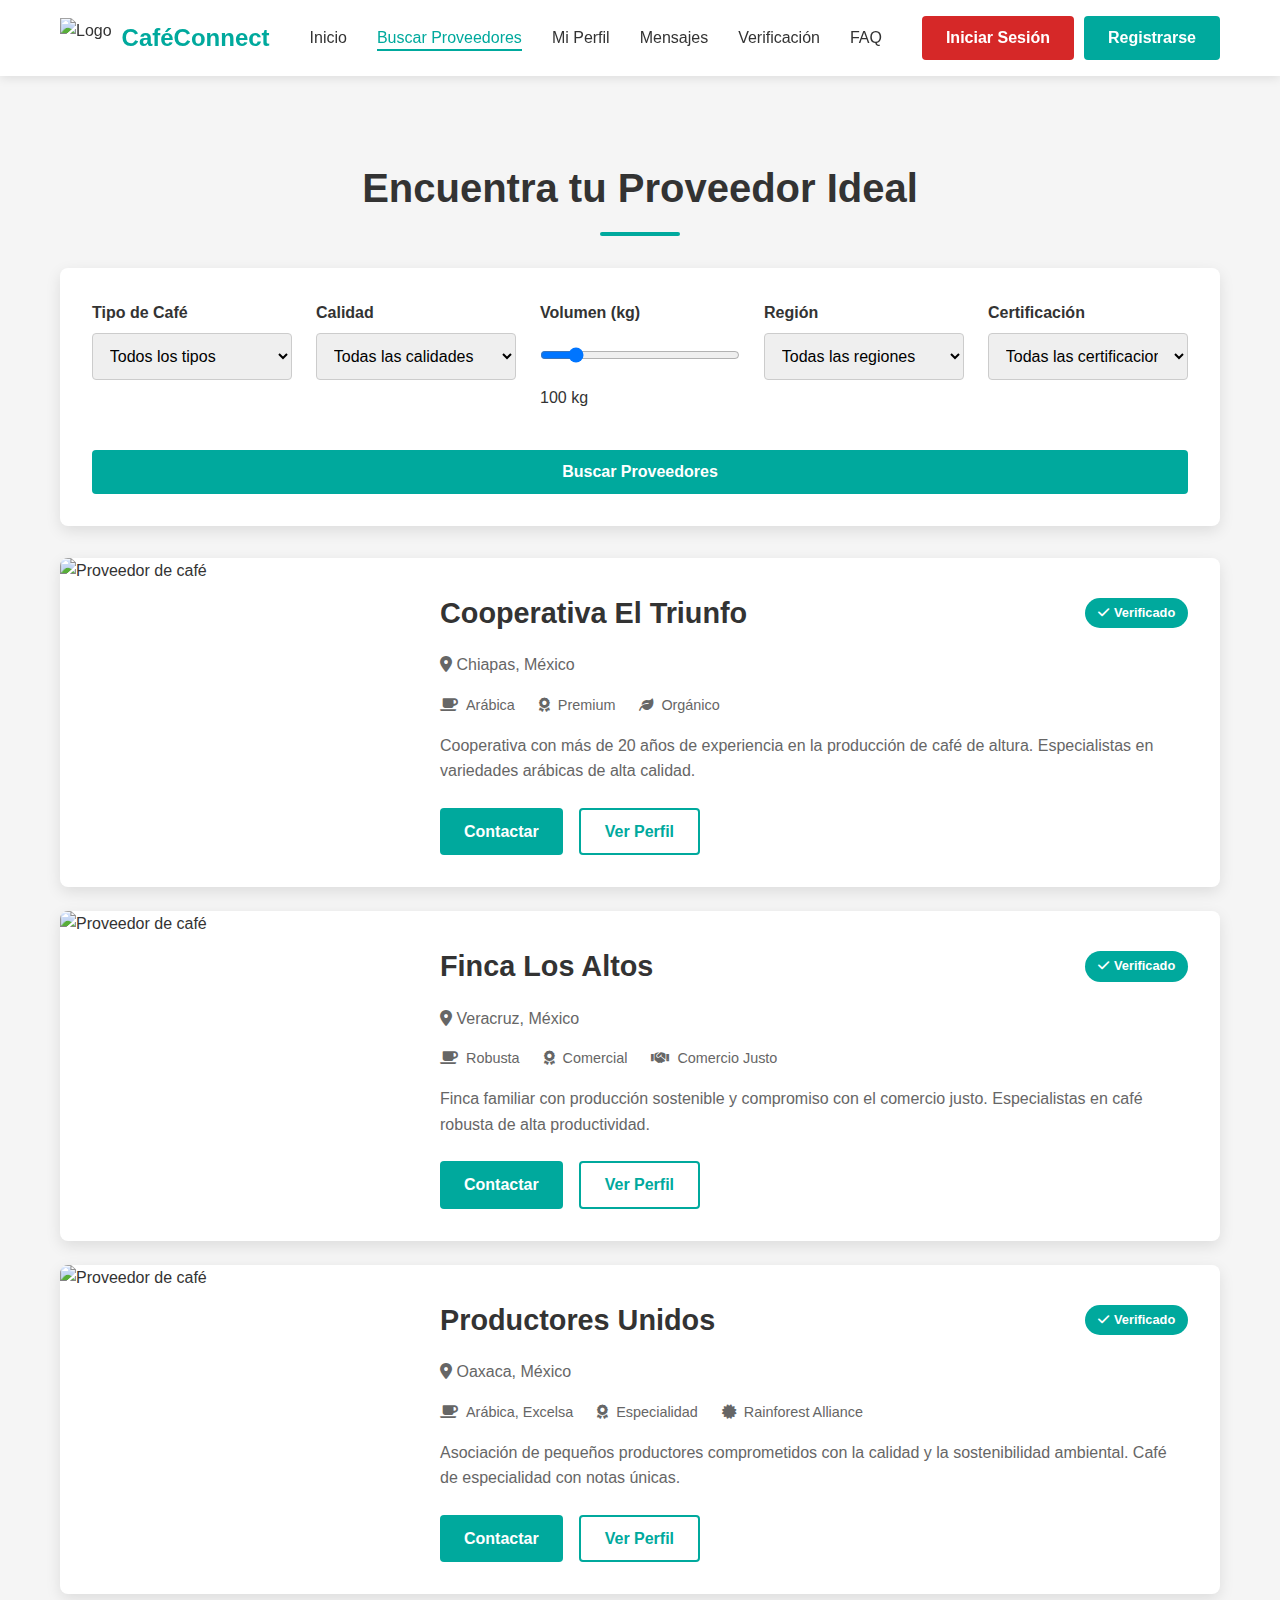
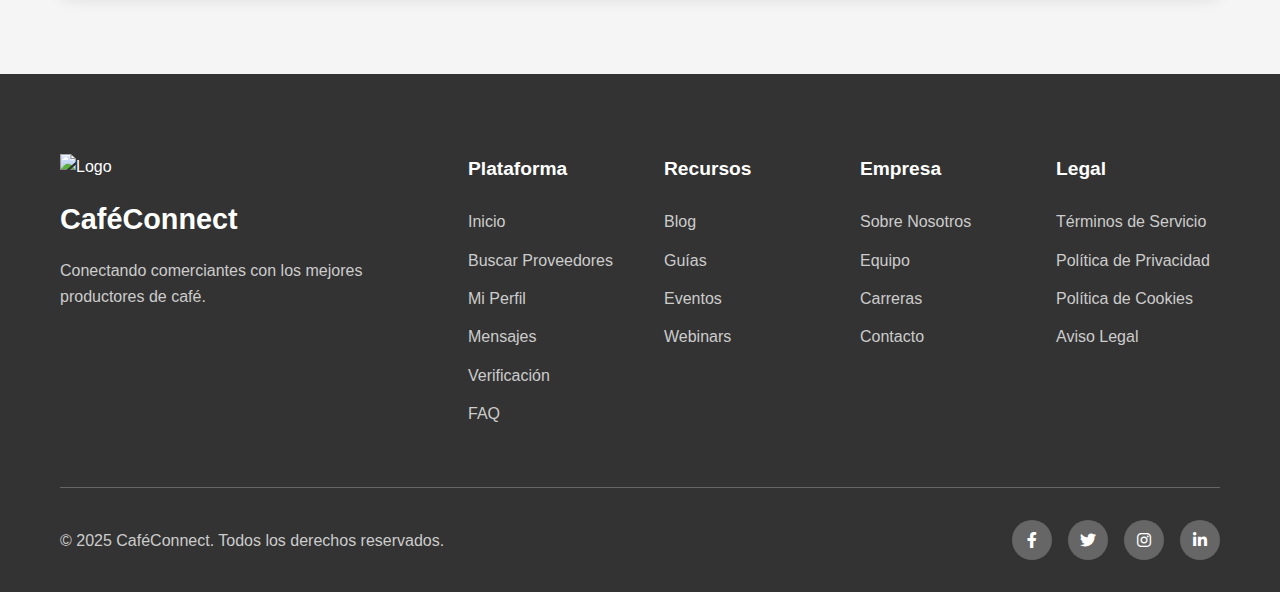
==== buscar.html @ 9d8a7d10 "first commit" ====
<!DOCTYPE html>
<html lang="es">
<head>
    <meta charset="UTF-8">
    <meta name="viewport" content="width=device-width, initial-scale=1.0">
    <title>Buscar Proveedores - CaféConnect</title>
    <link rel="stylesheet" href="styles.css">
    <link rel="stylesheet" href="https://cdnjs.cloudflare.com/ajax/libs/font-awesome/6.0.0-beta3/css/all.min.css">
</head>
<body>
    <!-- Header y Navegación -->
    <header>
        <div class="container">
            <div class="logo">
                <img src="https://hebbkx1anhila5yf.public.blob.vercel-storage.com/Captura%20desde%202025-03-27%2005-13-48-e2hTCeME7SE3XoLxy1UpQxqNRgWNa7.png" alt="Logo" class="logo-img">
                <h1>CaféConnect</h1>
            </div>
            <nav>
                <ul class="nav-links">
                    <li><a href="index.html">Inicio</a></li>
                    <li class="active"><a href="buscar.html">Buscar Proveedores</a></li>
                    <li><a href="perfil.html">Mi Perfil</a></li>
                    <li><a href="mensajes.html">Mensajes</a></li>
                    <li><a href="verificacion.html">Verificación</a></li>
                    <li><a href="faq.html">FAQ</a></li>
                </ul>
            </nav>
            <div class="auth-buttons">
                <button class="btn btn-secondary">Iniciar Sesión</button>
                <button class="btn btn-primary">Registrarse</button>
            </div>
            <div class="menu-toggle">
                <i class="fas fa-bars"></i>
            </div>
        </div>
    </header>

    <!-- Búsqueda de Proveedores -->
    <section id="buscar" class="search-section page-section">
        <div class="container">
            <h2 class="section-title">Encuentra tu Proveedor Ideal</h2>
            <div class="search-container">
                <div class="search-filters">
                    <div class="filter-group">
                        <label for="coffee-type">Tipo de Café</label>
                        <select id="coffee-type" class="filter-select">
                            <option value="">Todos los tipos</option>
                            <option value="arabica">Arábica</option>
                            <option value="robusta">Robusta</option>
                            <option value="liberica">Libérica</option>
                            <option value="excelsa">Excelsa</option>
                        </select>
                    </div>
                    <div class="filter-group">
                        <label for="quality">Calidad</label>
                        <select id="quality" class="filter-select">
                            <option value="">Todas las calidades</option>
                            <option value="premium">Premium</option>
                            <option value="specialty">Especialidad</option>
                            <option value="commercial">Comercial</option>
                        </select>
                    </div>
                    <div class="filter-group">
                        <label for="volume">Volumen (kg)</label>
                        <input type="range" id="volume" min="10" max="1000" step="10" value="100">
                        <span id="volume-value">100 kg</span>
                    </div>
                    <div class="filter-group">
                        <label for="region">Región</label>
                        <select id="region" class="filter-select">
                            <option value="">Todas las regiones</option>
                            <option value="chiapas">Chiapas</option>
                            <option value="veracruz">Veracruz</option>
                            <option value="oaxaca">Oaxaca</option>
                            <option value="puebla">Puebla</option>
                        </select>
                    </div>
                    <div class="filter-group">
                        <label for="certification">Certificación</label>
                        <select id="certification" class="filter-select">
                            <option value="">Todas las certificaciones</option>
                            <option value="organic">Orgánico</option>
                            <option value="fairtrade">Comercio Justo</option>
                            <option value="rainforest">Rainforest Alliance</option>
                        </select>
                    </div>
                    <button class="btn btn-primary search-btn">Buscar Proveedores</button>
                </div>
                <div class="search-results">
                    <div class="provider-card">
                        <div class="provider-image">
                            <img src="https://images.unsplash.com/photo-1591287083773-9a52e5e93fe9?ixlib=rb-1.2.1&auto=format&fit=crop&w=1350&q=80" alt="Proveedor de café">
                        </div>
                        <div class="provider-info">
                            <div class="provider-header">
                                <h3>Cooperativa El Triunfo</h3>
                                <span class="verification-badge">Verificado</span>
                            </div>
                            <p class="provider-location"><i class="fas fa-map-marker-alt"></i> Chiapas, México</p>
                            <div class="provider-details">
                                <span><i class="fas fa-coffee"></i> Arábica</span>
                                <span><i class="fas fa-award"></i> Premium</span>
                                <span><i class="fas fa-leaf"></i> Orgánico</span>
                            </div>
                            <p class="provider-description">Cooperativa con más de 20 años de experiencia en la producción de café de altura. Especialistas en variedades arábicas de alta calidad.</p>
                            <div class="provider-actions">
                                <button class="btn btn-primary">Contactar</button>
                                <button class="btn btn-outline">Ver Perfil</button>
                            </div>
                        </div>
                    </div>
                    <div class="provider-card">
                        <div class="provider-image">
                            <img src="https://images.unsplash.com/photo-1599639668273-c57372e7a82f?ixlib=rb-1.2.1&auto=format&fit=crop&w=1350&q=80" alt="Proveedor de café">
                        </div>
                        <div class="provider-info">
                            <div class="provider-header">
                                <h3>Finca Los Altos</h3>
                                <span class="verification-badge">Verificado</span>
                            </div>
                            <p class="provider-location"><i class="fas fa-map-marker-alt"></i> Veracruz, México</p>
                            <div class="provider-details">
                                <span><i class="fas fa-coffee"></i> Robusta</span>
                                <span><i class="fas fa-award"></i> Comercial</span>
                                <span><i class="fas fa-handshake"></i> Comercio Justo</span>
                            </div>
                            <p class="provider-description">Finca familiar con producción sostenible y compromiso con el comercio justo. Especialistas en café robusta de alta productividad.</p>
                            <div class="provider-actions">
                                <button class="btn btn-primary">Contactar</button>
                                <button class="btn btn-outline">Ver Perfil</button>
                            </div>
                        </div>
                    </div>
                    <div class="provider-card">
                        <div class="provider-image">
                            <img src="https://images.unsplash.com/photo-1611174797136-5d9f8d2b1f62?ixlib=rb-1.2.1&auto=format&fit=crop&w=1350&q=80" alt="Proveedor de café">
                        </div>
                        <div class="provider-info">
                            <div class="provider-header">
                                <h3>Productores Unidos</h3>
                                <span class="verification-badge">Verificado</span>
                            </div>
                            <p class="provider-location"><i class="fas fa-map-marker-alt"></i> Oaxaca, México</p>
                            <div class="provider-details">
                                <span><i class="fas fa-coffee"></i> Arábica, Excelsa</span>
                                <span><i class="fas fa-award"></i> Especialidad</span>
                                <span><i class="fas fa-certificate"></i> Rainforest Alliance</span>
                            </div>
                            <p class="provider-description">Asociación de pequeños productores comprometidos con la calidad y la sostenibilidad ambiental. Café de especialidad con notas únicas.</p>
                            <div class="provider-actions">
                                <button class="btn btn-primary">Contactar</button>
                                <button class="btn btn-outline">Ver Perfil</button>
                            </div>
                        </div>
                    </div>
                </div>
            </div>
        </div>
    </section>

    <!-- Footer -->
    <footer>
        <div class="container">
            <div class="footer-content">
                <div class="footer-logo">
                    <img src="https://hebbkx1anhila5yf.public.blob.vercel-storage.com/Captura%20desde%202025-03-27%2005-13-48-e2hTCeME7SE3XoLxy1UpQxqNRgWNa7.png" alt="Logo" class="logo-img">
                    <h2>CaféConnect</h2>
                    <p>Conectando comerciantes con los mejores productores de café.</p>
                </div>
                <div class="footer-links">
                    <div class="footer-column">
                        <h3>Plataforma</h3>
                        <ul>
                            <li><a href="index.html">Inicio</a></li>
                            <li><a href="buscar.html">Buscar Proveedores</a></li>
                            <li><a href="perfil.html">Mi Perfil</a></li>
                            <li><a href="mensajes.html">Mensajes</a></li>
                            <li><a href="verificacion.html">Verificación</a></li>
                            <li><a href="faq.html">FAQ</a></li>
                        </ul>
                    </div>
                    <div class="footer-column">
                        <h3>Recursos</h3>
                        <ul>
                            <li><a href="#">Blog</a></li>
                            <li><a href="#">Guías</a></li>
                            <li><a href="#">Eventos</a></li>
                            <li><a href="#">Webinars</a></li>
                        </ul>
                    </div>
                    <div class="footer-column">
                        <h3>Empresa</h3>
                        <ul>
                            <li><a href="#">Sobre Nosotros</a></li>
                            <li><a href="#">Equipo</a></li>
                            <li><a href="#">Carreras</a></li>
                            <li><a href="#">Contacto</a></li>
                        </ul>
                    </div>
                    <div class="footer-column">
                        <h3>Legal</h3>
                        <ul>
                            <li><a href="#">Términos de Servicio</a></li>
                            <li><a href="#">Política de Privacidad</a></li>
                            <li><a href="#">Política de Cookies</a></li>
                            <li><a href="#">Aviso Legal</a></li>
                        </ul>
                    </div>
                </div>
            </div>
            <div class="footer-bottom">
                <p>&copy; 2025 CaféConnect. Todos los derechos reservados.</p>
                <div class="social-links">
                    <a href="#"><i class="fab fa-facebook-f"></i></a>
                    <a href="#"><i class="fab fa-twitter"></i></a>
                    <a href="#"><i class="fab fa-instagram"></i></a>
                    <a href="#"><i class="fab fa-linkedin-in"></i></a>
                </div>
            </div>
        </div>
    </footer>

    <script src="script.js"></script>
</body>
</html>
---- styles.css ----
:root {
    --primary: #00A99D;
    --primary-dark: #008C82;
    --primary-light: #4DCCC3;
    --accent: #D62828;
    --accent-dark: #B01E1E;
    --accent-light: #E45858;
    --secondary: #E63E6D;
    --secondary-dark: #C92E59;
    --secondary-light: #F06E93;
    --gray-dark: #333333;
    --gray: #666666;
    --gray-light: #CCCCCC;
    --gray-lighter: #F5F5F5;
    --white: #FFFFFF;
    --black: #000000;
    --shadow: rgba(0, 0, 0, 0.1);
}

/* Reset y estilos base */
* {
    margin: 0;
    padding: 0;
    box-sizing: border-box;
}

body {
    font-family: 'Segoe UI', Tahoma, Geneva, Verdana, sans-serif;
    line-height: 1.6;
    color: var(--gray-dark);
    background-color: var(--white);
}

.container {
    width: 100%;
    max-width: 1200px;
    margin: 0 auto;
    padding: 0 20px;
}

a {
    text-decoration: none;
    color: var(--primary);
    transition: color 0.3s ease;
}

a:hover {
    color: var(--primary-dark);
}

ul {
    list-style: none;
}

img {
    max-width: 100%;
    height: auto;
}

.section-title {
    font-size: 2.5rem;
    text-align: center;
    margin-bottom: 2rem;
    color: var(--gray-dark);
    position: relative;
    padding-bottom: 1rem;
}

.section-title::after {
    content: '';
    position: absolute;
    bottom: 0;
    left: 50%;
    transform: translateX(-50%);
    width: 80px;
    height: 4px;
    background-color: var(--primary);
    border-radius: 2px;
}

/* Botones */
.btn {
    display: inline-block;
    padding: 0.8rem 1.5rem;
    border-radius: 4px;
    font-weight: 600;
    text-align: center;
    cursor: pointer;
    transition: all 0.3s ease;
    border: none;
    font-size: 1rem;
}

.btn-primary {
    background-color: var(--primary);
    color: var(--white);
}

.btn-primary:hover {
    background-color: var(--primary-dark);
    color: var(--white);
}

.btn-secondary {
    background-color: var(--accent);
    color: var(--white);
}

.btn-secondary:hover {
    background-color: var(--accent-dark);
    color: var(--white);
}

.btn-outline {
    background-color: transparent;
    border: 2px solid var(--primary);
    color: var(--primary);
}

.btn-outline:hover {
    background-color: var(--primary);
    color: var(--white);
}

.btn-text {
    background-color: transparent;
    color: var(--primary);
    padding: 0.8rem 0;
}

.btn-text:hover {
    color: var(--primary-dark);
    text-decoration: underline;
}

.btn-large {
    padding: 1rem 2rem;
    font-size: 1.1rem;
}

.btn-icon {
    background-color: transparent;
    border: none;
    color: var(--gray);
    font-size: 1.2rem;
    cursor: pointer;
    transition: color 0.3s ease;
}

.btn-icon:hover {
    color: var(--primary);
}

/* Header y Navegación */
header {
    background-color: var(--white);
    box-shadow: 0 2px 10px var(--shadow);
    position: sticky;
    top: 0;
    z-index: 1000;
    padding: 1rem 0;
}

header .container {
    display: flex;
    justify-content: space-between;
    align-items: center;
}

.logo {
    display: flex;
    align-items: center;
}

.logo-img {
    height: 40px;
    margin-right: 10px;
}

.logo h1 {
    font-size: 1.5rem;
    color: var(--primary);
    font-weight: 700;
}

.nav-links {
    display: flex;
}

.nav-links li {
    margin: 0 15px;
}

.nav-links a {
    color: var(--gray-dark);
    font-weight: 500;
    position: relative;
}

.nav-links a::after {
    content: '';
    position: absolute;
    bottom: -5px;
    left: 0;
    width: 0;
    height: 2px;
    background-color: var(--primary);
    transition: width 0.3s ease;
}

.nav-links a:hover {
    color: var(--primary);
}

.nav-links a:hover::after, .nav-links li.active a::after {
    width: 100%;
}

.nav-links li.active a {
    color: var(--primary);
}

.auth-buttons {
    display: flex;
    gap: 10px;
}

.menu-toggle {
    display: none;
    font-size: 1.5rem;
    cursor: pointer;
    color: var(--gray-dark);
}

/* Secciones de página */
.page-section {
    padding: 5rem 0;
    min-height: calc(100vh - 80px - 400px); /* Altura mínima para que ocupe la pantalla menos header y footer */
}

/* Hero Section */
.hero {
    padding: 5rem 0;
    background-color: var(--gray-lighter);
}

.hero .container {
    display: flex;
    align-items: center;
    gap: 2rem;
}

.hero-content {
    flex: 1;
}

.hero-content h1 {
    font-size: 2.8rem;
    margin-bottom: 1.5rem;
    color: var(--gray-dark);
    line-height: 1.2;
}

.hero-content p {
    font-size: 1.2rem;
    margin-bottom: 2rem;
    color: var(--gray);
}

.hero-buttons {
    display: flex;
    gap: 1rem;
}

.hero-image {
    flex: 1;
}

.hero-image img {
    border-radius: 10px;
    box-shadow: 0 10px 30px var(--shadow);
}

/* Características */
.features {
    padding: 5rem 0;
    background-color: var(--white);
}

.features-grid {
    display: grid;
    grid-template-columns: repeat(auto-fit, minmax(300px, 1fr));
    gap: 2rem;
}

.feature-card {
    background-color: var(--white);
    border-radius: 8px;
    padding: 2rem;
    box-shadow: 0 5px 15px var(--shadow);
    transition: transform 0.3s ease, box-shadow 0.3s ease;
}

.feature-card:hover {
    transform: translateY(-10px);
    box-shadow: 0 15px 30px var(--shadow);
}

.feature-icon {
    font-size: 2.5rem;
    color: var(--primary);
    margin-bottom: 1.5rem;
}

.feature-card h3 {
    font-size: 1.5rem;
    margin-bottom: 1rem;
    color: var(--gray-dark);
}

.feature-card p {
    color: var(--gray);
}

/* Búsqueda de Proveedores */
.search-section {
    padding: 5rem 0;
    background-color: var(--gray-lighter);
}

.search-container {
    display: flex;
    flex-direction: column;
    gap: 2rem;
}

.search-filters {
    background-color: var(--white);
    border-radius: 8px;
    padding: 2rem;
    box-shadow: 0 5px 15px var(--shadow);
    display: grid;
    grid-template-columns: repeat(auto-fit, minmax(200px, 1fr));
    gap: 1.5rem;
}

.filter-group {
    display: flex;
    flex-direction: column;
    gap: 0.5rem;
}

.filter-group label {
    font-weight: 600;
    color: var(--gray-dark);
}

.filter-select, .filter-group input[type="range"] {
    padding: 0.8rem;
    border: 1px solid var(--gray-light);
    border-radius: 4px;
    font-size: 1rem;
}

.search-btn {
    grid-column: 1 / -1;
    margin-top: 1rem;
}

.search-results {
    display: flex;
    flex-direction: column;
    gap: 1.5rem;
}

.provider-card {
    background-color: var(--white);
    border-radius: 8px;
    overflow: hidden;
    box-shadow: 0 5px 15px var(--shadow);
    display: flex;
}

.provider-image {
    width: 30%;
    min-height: 250px;
}

.provider-image img {
    width: 100%;
    height: 100%;
    object-fit: cover;
}

.provider-info {
    padding: 2rem;
    flex: 1;
}

.provider-header {
    display: flex;
    justify-content: space-between;
    align-items: center;
    margin-bottom: 1rem;
}

.provider-header h3 {
    font-size: 1.8rem;
    color: var(--gray-dark);
}

.verification-badge {
    background-color: var(--primary);
    color: var(--white);
    padding: 0.3rem 0.8rem;
    border-radius: 20px;
    font-size: 0.8rem;
    font-weight: 600;
    display: flex;
    align-items: center;
    gap: 0.3rem;
}

.verification-badge::before {
    content: '\f00c';
    font-family: 'Font Awesome 5 Free';
    font-weight: 900;
}

.provider-location {
    color: var(--gray);
    margin-bottom: 1rem;
}

.provider-details {
    display: flex;
    gap: 1.5rem;
    margin-bottom: 1rem;
}

.provider-details span {
    display: flex;
    align-items: center;
    gap: 0.5rem;
    color: var(--gray);
    font-size: 0.9rem;
}

.provider-description {
    margin-bottom: 1.5rem;
    color: var(--gray);
}

.provider-actions {
    display: flex;
    gap: 1rem;
}

/* Perfil y Gestión */
.profile-section {
    padding: 5rem 0;
    background-color: var(--white);
}

.profile-container {
    display: flex;
    gap: 2rem;
    background-color: var(--white);
    border-radius: 8px;
    box-shadow: 0 5px 15px var(--shadow);
    overflow: hidden;
}

.profile-sidebar {
    width: 300px;
    background-color: var(--gray-lighter);
    padding: 2rem;
    display: flex;
    flex-direction: column;
    align-items: center;
}

.profile-avatar {
    position: relative;
    width: 150px;
    height: 150px;
    border-radius: 50%;
    overflow: hidden;
    margin-bottom: 1.5rem;
    box-shadow: 0 5px 15px var(--shadow);
}

.profile-avatar img {
    width: 100%;
    height: 100%;
    object-fit: cover;
}

.edit-avatar-btn {
    position: absolute;
    bottom: 10px;
    right: 10px;
    background-color: var(--white);
    color: var(--primary);
    width: 40px;
    height: 40px;
    border-radius: 50%;
    display: flex;
    align-items: center;
    justify-content: center;
    border: none;
    cursor: pointer;
    box-shadow: 0 2px 5px var(--shadow);
    transition: all 0.3s ease;
}

.edit-avatar-btn:hover {
    background-color: var(--primary);
    color: var(--white);
}

.profile-name {
    font-size: 1.5rem;
    margin-bottom: 0.5rem;
    color: var(--gray-dark);
}

.profile-type {
    color: var(--primary);
    font-weight: 600;
    margin-bottom: 2rem;
}

.profile-menu {
    width: 100%;
}

.profile-menu li {
    margin-bottom: 0.5rem;
}

.profile-menu a {
    display: flex;
    align-items: center;
    gap: 0.8rem;
    padding: 1rem;
    border-radius: 4px;
    color: var(--gray);
    transition: all 0.3s ease;
}

.profile-menu a:hover, .profile-menu li.active a {
    background-color: var(--primary);
    color: var(--white);
}

.profile-content {
    flex: 1;
    padding: 2rem;
}

.profile-tab {
    display: none;
}

.profile-tab.active {
    display: block;
}

.profile-tab h3 {
    font-size: 1.8rem;
    margin-bottom: 1.5rem;
    color: var(--gray-dark);
}

.profile-form {
    display: flex;
    flex-direction: column;
    gap: 1.5rem;
}

.form-group {
    display: flex;
    flex-direction: column;
    gap: 0.5rem;
}

.form-group label {
    font-weight: 600;
    color: var(--gray-dark);
}

.form-group input, .form-group select, .form-group textarea {
    padding: 0.8rem;
    border: 1px solid var(--gray-light);
    border-radius: 4px;
    font-size: 1rem;
}

.form-row {
    display: flex;
    gap: 1.5rem;
}

.form-row .form-group {
    flex: 1;
}

.checkbox-group {
    display: flex;
    flex-wrap: wrap;
    gap: 1rem;
}

.checkbox-label {
    display: flex;
    align-items: center;
    gap: 0.5rem;
    cursor: pointer;
}

.form-actions {
    margin-top: 1rem;
}

/* Sistema de Mensajería */
.messaging-section {
    padding: 5rem 0;
    background-color: var(--gray-lighter);
}

.messaging-container {
    display: flex;
    background-color: var(--white);
    border-radius: 8px;
    box-shadow: 0 5px 15px var(--shadow);
    overflow: hidden;
    height: 600px;
}

.contacts-sidebar {
    width: 350px;
    border-right: 1px solid var(--gray-light);
    display: flex;
    flex-direction: column;
}

.contacts-search {
    padding: 1rem;
    border-bottom: 1px solid var(--gray-light);
    position: relative;
}

.contacts-search input {
    width: 100%;
    padding: 0.8rem 2.5rem 0.8rem 1rem;
    border: 1px solid var(--gray-light);
    border-radius: 20px;
    font-size: 1rem;
}

.contacts-search i {
    position: absolute;
    right: 2rem;
    top: 50%;
    transform: translateY(-50%);
    color: var(--gray);
}

.contacts-list {
    flex: 1;
    overflow-y: auto;
}

.contact-item {
    display: flex;
    align-items: center;
    padding: 1rem;
    border-bottom: 1px solid var(--gray-light);
    cursor: pointer;
    transition: background-color 0.3s ease;
}

.contact-item:hover, .contact-item.active {
    background-color: var(--gray-lighter);
}

.contact-avatar {
    width: 50px;
    height: 50px;
    border-radius: 50%;
    overflow: hidden;
    margin-right: 1rem;
}

.contact-avatar img {
    width: 100%;
    height: 100%;
    object-fit: cover;
}

.contact-info {
    flex: 1;
}

.contact-info h4 {
    font-size: 1rem;
    margin-bottom: 0.3rem;
    color: var(--gray-dark);
}

.contact-info p {
    font-size: 0.9rem;
    color: var(--gray);
    white-space: nowrap;
    overflow: hidden;
    text-overflow: ellipsis;
    max-width: 180px;
}

.contact-meta {
    display: flex;
    flex-direction: column;
    align-items: flex-end;
    gap: 0.5rem;
}

.contact-time {
    font-size: 0.8rem;
    color: var(--gray);
}

.contact-unread {
    background-color: var(--primary);
    color: var(--white);
    width: 20px;
    height: 20px;
    border-radius: 50%;
    display: flex;
    align-items: center;
    justify-content: center;
    font-size: 0.8rem;
}

.chat-container {
    flex: 1;
    display: flex;
    flex-direction: column;
}

.chat-header {
    padding: 1rem;
    border-bottom: 1px solid var(--gray-light);
    display: flex;
    justify-content: space-between;
    align-items: center;
}

.chat-contact {
    display: flex;
    align-items: center;
}

.chat-contact .contact-avatar {
    margin-right: 1rem;
}

.chat-contact .contact-info h4 {
    font-size: 1.2rem;
}

.chat-contact .contact-info p {
    display: flex;
    align-items: center;
    gap: 0.5rem;
}

.online {
    color: #4CAF50;
}

.chat-actions {
    display: flex;
    gap: 1rem;
}

.chat-messages {
    flex: 1;
    padding: 1rem;
    overflow-y: auto;
    display: flex;
    flex-direction: column;
    gap: 1rem;
}

.message-date {
    text-align: center;
    margin: 1rem 0;
}

.message-date span {
    background-color: var(--gray-lighter);
    padding: 0.5rem 1rem;
    border-radius: 20px;
    font-size: 0.8rem;
    color: var(--gray);
}

.message {
    display: flex;
    flex-direction: column;
    max-width: 70%;
}

.message.sent {
    align-self: flex-end;
}

.message.received {
    align-self: flex-start;
}

.message-content {
    padding: 1rem;
    border-radius: 8px;
    position: relative;
}

.message.sent .message-content {
    background-color: var(--primary);
    color: var(--white);
    border-top-right-radius: 0;
}

.message.received .message-content {
    background-color: var(--gray-lighter);
    color: var(--gray-dark);
    border-top-left-radius: 0;
}

.message-time {
    font-size: 0.8rem;
    color: var(--gray);
    align-self: flex-end;
    margin-top: 0.3rem;
}

.chat-input {
    padding: 1rem;
    border-top: 1px solid var(--gray-light);
    display: flex;
    align-items: center;
    gap: 1rem;
}

.chat-input input {
    flex: 1;
    padding: 0.8rem;
    border: 1px solid var(--gray-light);
    border-radius: 20px;
    font-size: 1rem;
}

.send-btn {
    color: var(--primary);
}

/* Proceso de Verificación */
.verification-section {
    padding: 5rem 0;
    background-color: var(--white);
}

.verification-container {
    display: flex;
    gap: 2rem;
}

.verification-steps {
    width: 40%;
}

.step {
    display: flex;
    margin-bottom: 2rem;
    position: relative;
}

.step:not(:last-child)::after {
    content: '';
    position: absolute;
    top: 40px;
    left: 20px;
    width: 2px;
    height: calc(100% - 20px);
    background-color: var(--gray-light);
}

.step.completed:not(:last-child)::after {
    background-color: var(--primary);
}

.step-number {
    width: 40px;
    height: 40px;
    border-radius: 50%;
    background-color: var(--gray-light);
    color: var(--white);
    display: flex;
    align-items: center;
    justify-content: center;
    font-weight: 600;
    margin-right: 1rem;
    z-index: 1;
}

.step.completed .step-number, .step.active .step-number {
    background-color: var(--primary);
}

.step-content {
    flex: 1;
}

.step-content h3 {
    font-size: 1.2rem;
    margin-bottom: 0.5rem;
    color: var(--gray-dark);
}

.step-content p {
    color: var(--gray);
    font-size: 0.9rem;
}

.step-status {
    display: flex;
    align-items: center;
    gap: 0.5rem;
    color: var(--gray);
    font-size: 0.9rem;
}

.step.completed .step-status {
    color: var(--primary);
}

.step.active .step-status {
    color: var(--accent);
}

.verification-content {
    flex: 1;
}

.verification-card {
    background-color: var(--white);
    border-radius: 8px;
    padding: 2rem;
    box-shadow: 0 5px 15px var(--shadow);
}

.verification-card h3 {
    font-size: 1.8rem;
    margin-bottom: 1rem;
    color: var(--gray-dark);
}

.verification-card p {
    color: var(--gray);
    margin-bottom: 2rem;
}

.verification-options {
    display: flex;
    gap: 2rem;
    margin-bottom: 2rem;
}

.option-card {
    flex: 1;
    background-color: var(--gray-lighter);
    border-radius: 8px;
    padding: 2rem;
    text-align: center;
    transition: transform 0.3s ease;
}

.option-card:hover {
    transform: translateY(-10px);
}

.option-icon {
    font-size: 2.5rem;
    color: var(--primary);
    margin-bottom: 1.5rem;
}

.option-card h4 {
    font-size: 1.2rem;
    margin-bottom: 1rem;
    color: var(--gray-dark);
}

.option-card p {
    color: var(--gray);
    margin-bottom: 1.5rem;
}

.verification-actions {
    display: flex;
    flex-direction: column;
    gap: 1rem;
    align-items: center;
}

/* Testimonios */
.testimonials {
    padding: 5rem 0;
    background-color: var(--gray-lighter);
}

.testimonials-slider {
    display: flex;
    gap: 2rem;
    overflow-x: auto;
    padding: 1rem 0;
    scrollbar-width: none;
}

.testimonials-slider::-webkit-scrollbar {
    display: none;
}

.testimonial-card {
    background-color: var(--white);
    border-radius: 8px;
    padding: 2rem;
    box-shadow: 0 5px 15px var(--shadow);
    min-width: 350px;
    flex: 1;
}

.testimonial-content {
    margin-bottom: 2rem;
}

.testimonial-content p {
    color: var(--gray);
    font-style: italic;
    position: relative;
    padding: 0 1.5rem;
}

.testimonial-content p::before, .testimonial-content p::after {
    content: '"';
    font-size: 2rem;
    color: var(--primary);
    position: absolute;
}

.testimonial-content p::before {
    left: 0;
    top: -10px;
}

.testimonial-content p::after {
    right: 0;
    bottom: -20px;
}

.testimonial-author {
    display: flex;
    align-items: center;
}

.testimonial-author img {
    width: 60px;
    height: 60px;
    border-radius: 50%;
    margin-right: 1rem;
    object-fit: cover;
}

.author-info h4 {
    font-size: 1.1rem;
    margin-bottom: 0.3rem;
    color: var(--gray-dark);
}

.author-info p {
    color: var(--gray);
    font-size: 0.9rem;
}

.testimonial-dots {
    display: flex;
    justify-content: center;
    gap: 0.5rem;
    margin-top: 2rem;
}

.dot {
    width: 12px;
    height: 12px;
    border-radius: 50%;
    background-color: var(--gray-light);
    cursor: pointer;
    transition: background-color 0.3s ease;
}

.dot.active {
    background-color: var(--primary);
}

/* Preguntas Frecuentes */
.faq-section {
    padding: 5rem 0;
    background-color: var(--white);
}

.faq-container {
    max-width: 800px;
    margin: 0 auto;
}

.faq-item {
    border-bottom: 1px solid var(--gray-light);
    margin-bottom: 1rem;
}

.faq-question {
    padding: 1.5rem 0;
    display: flex;
    justify-content: space-between;
    align-items: center;
    cursor: pointer;
}

.faq-question h3 {
    font-size: 1.2rem;
    color: var(--gray-dark);
}

.faq-question i {
    color: var(--primary);
    transition: transform 0.3s ease;
}

.faq-item.active .faq-question i {
    transform: rotate(180deg);
}

.faq-answer {
    padding: 0 0 1.5rem;
    display: none;
}

.faq-item.active .faq-answer {
    display: block;
}

.faq-answer p {
    color: var(--gray);
}

/* Footer */
footer {
    background-color: var(--gray-dark);
    color: var(--white);
    padding: 5rem 0 2rem;
}

.footer-content {
    display: flex;
    flex-wrap: wrap;
    gap: 2rem;
    margin-bottom: 3rem;
}

.footer-logo {
    flex: 1;
    min-width: 300px;
}

.footer-logo .logo-img {
    height: 50px;
    margin-bottom: 1rem;
}

.footer-logo h2 {
    font-size: 1.8rem;
    margin-bottom: 1rem;
    color: var(--white);
}

.footer-logo p {
    color: var(--gray-light);
}

.footer-links {
    flex: 2;
    display: flex;
    flex-wrap: wrap;
    gap: 2rem;
}

.footer-column {
    flex: 1;
    min-width: 150px;
}

.footer-column h3 {
    font-size: 1.2rem;
    margin-bottom: 1.5rem;
    color: var(--white);
}

.footer-column ul li {
    margin-bottom: 0.8rem;
}

.footer-column ul li a {
    color: var(--gray-light);
    transition: color 0.3s ease;
}

.footer-column ul li a:hover {
    color: var(--primary);
}

.footer-bottom {
    display: flex;
    justify-content: space-between;
    align-items: center;
    padding-top: 2rem;
    border-top: 1px solid var(--gray);
}

.footer-bottom p {
    color: var(--gray-light);
}

.social-links {
    display: flex;
    gap: 1rem;
}

.social-links a {
    width: 40px;
    height: 40px;
    border-radius: 50%;
    background-color: var(--gray);
    display: flex;
    align-items: center;
    justify-content: center;
    color: var(--white);
    transition: all 0.3s ease;
}

.social-links a:hover {
    background-color: var(--primary);
    transform: translateY(-5px);
}

/* Responsive Design */
@media (max-width: 1024px) {
    .hero-content h1 {
        font-size: 2.2rem;
    }
    
    .profile-container {
        flex-direction: column;
    }
    
    .profile-sidebar {
        width: 100%;
    }
    
    .verification-container {
        flex-direction: column;
    }
    
    .verification-steps {
        width: 100%;
    }
}

@media (max-width: 768px) {
    .menu-toggle {
        display: block;
    }
    
    .nav-links, .auth-buttons {
        display: none;
    }
    
    .hero .container {
        flex-direction: column;
    }
    
    .hero-content {
        text-align: center;
    }
    
    .hero-buttons {
        justify-content: center;
    }
    
    .provider-card {
        flex-direction: column;
    }
    
    .provider-image {
        width: 100%;
    }
    
    .messaging-container {
        flex-direction: column;
        height: auto;
    }
    
    .contacts-sidebar {
        width: 100%;
        height: 300px;
    }
    
    .chat-container {
        height: 500px;
    }
    
    .verification-options {
        flex-direction: column;
    }
    
    .footer-content {
        flex-direction: column;
    }
}

@media (max-width: 480px) {
    .section-title {
        font-size: 2rem;
    }
    
    .hero-content h1 {
        font-size: 1.8rem;
    }
    
    .feature-card {
        padding: 1.5rem;
    }
    
    .form-row {
        flex-direction: column;
    }
    
    .footer-bottom {
        flex-direction: column;
        gap: 1rem;
    }
}
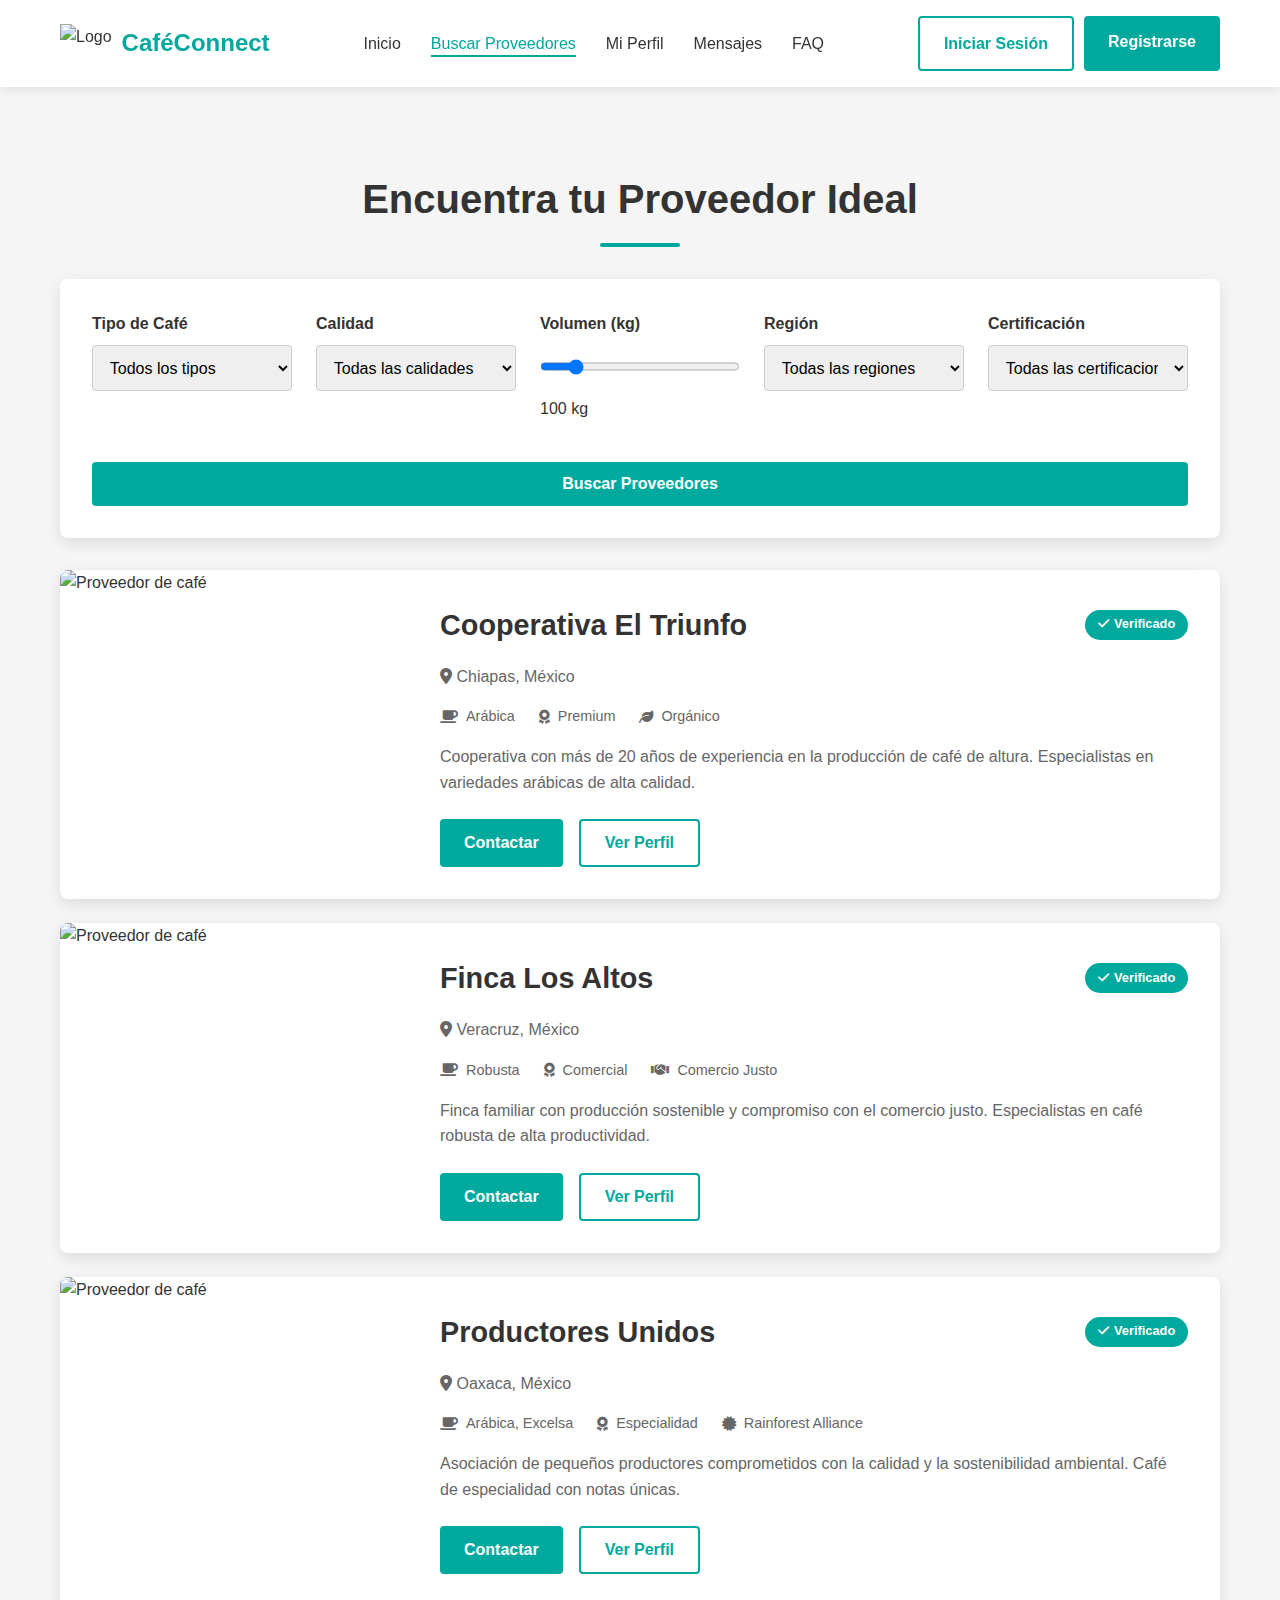
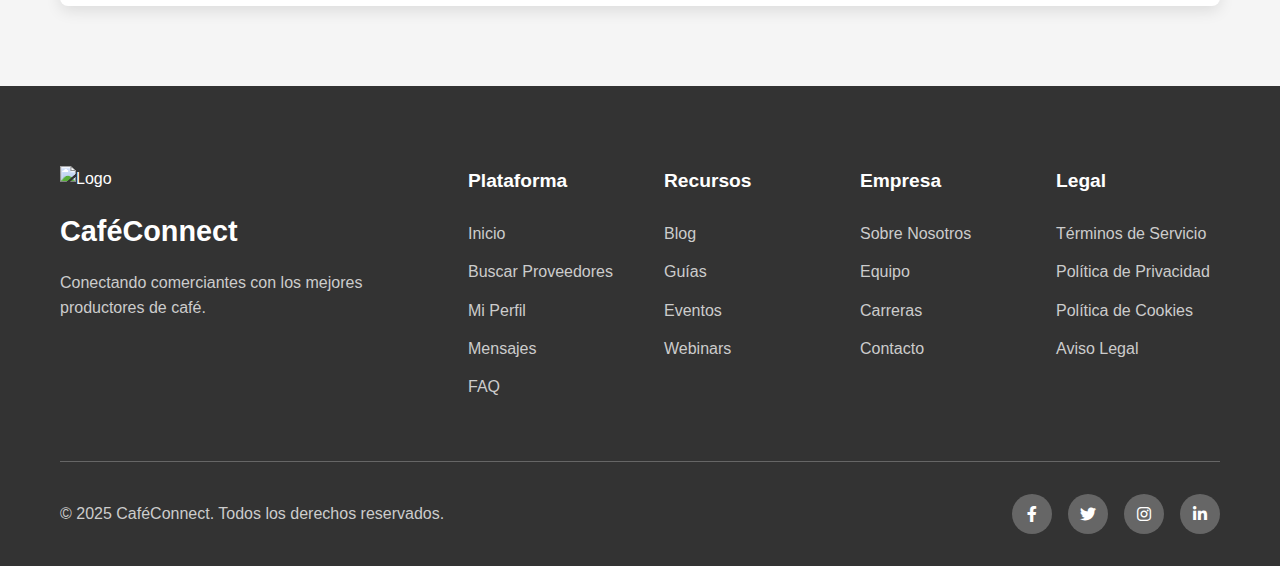
==== commit 3bb90e38: "[ADD] login & register" ====
--- a/buscar.html
+++ b/buscar.html
@@ -21,13 +21,13 @@
                     <li class="active"><a href="buscar.html">Buscar Proveedores</a></li>
                     <li><a href="perfil.html">Mi Perfil</a></li>
                     <li><a href="mensajes.html">Mensajes</a></li>
-                    <li><a href="verificacion.html">Verificación</a></li>
+                    <!-- <li><a href="verificacion.html">Verificación</a></li> -->
                     <li><a href="faq.html">FAQ</a></li>
                 </ul>
             </nav>
             <div class="auth-buttons">
-                <button class="btn btn-secondary">Iniciar Sesión</button>
-                <button class="btn btn-primary">Registrarse</button>
+                <a href="login.html" class="btn btn-outline">Iniciar Sesión</a>
+                <a href="register.html" class="btn btn-primary">Registrarse</a>
             </div>
             <div class="menu-toggle">
                 <i class="fas fa-bars"></i>
@@ -175,7 +175,7 @@
                             <li><a href="buscar.html">Buscar Proveedores</a></li>
                             <li><a href="perfil.html">Mi Perfil</a></li>
                             <li><a href="mensajes.html">Mensajes</a></li>
-                            <li><a href="verificacion.html">Verificación</a></li>
+                            <!-- <li><a href="verificacion.html">Verificación</a></li> -->
                             <li><a href="faq.html">FAQ</a></li>
                         </ul>
                     </div>
--- a/styles.css
+++ b/styles.css
@@ -1359,4 +1359,435 @@
         flex-direction: column;
         gap: 1rem;
     }
+}
+
+/* Alerta personalizada */
+.custom-alert-overlay {
+    position: fixed;
+    top: 0;
+    left: 0;
+    width: 100%;
+    height: 100%;
+    background-color: rgba(0, 0, 0, 0.5);
+    display: flex;
+    justify-content: center;
+    align-items: center;
+    z-index: 9999;
+    opacity: 0;
+    visibility: hidden;
+    transition: opacity 0.3s ease, visibility 0.3s ease;
+}
+
+.custom-alert-overlay.active {
+    opacity: 1;
+    visibility: visible;
+}
+
+.custom-alert {
+    background-color: var(--white);
+    border-radius: 8px;
+    box-shadow: 0 5px 15px var(--shadow);
+    padding: 2rem;
+    max-width: 400px;
+    width: 90%;
+    text-align: center;
+    position: relative;
+    transform: translateY(-20px);
+    transition: transform 0.3s ease;
+}
+
+.custom-alert-overlay.active .custom-alert {
+    transform: translateY(0);
+}
+
+.custom-alert-icon {
+    width: 70px;
+    height: 70px;
+    border-radius: 50%;
+    background-color: var(--primary);
+    color: var(--white);
+    display: flex;
+    align-items: center;
+    justify-content: center;
+    margin: 0 auto 1.5rem;
+    font-size: 2rem;
+}
+
+.custom-alert-title {
+    font-size: 1.5rem;
+    color: var(--gray-dark);
+    margin-bottom: 1rem;
+}
+
+.custom-alert-message {
+    color: var(--gray);
+    margin-bottom: 1.5rem;
+}
+
+.custom-alert-progress {
+    height: 4px;
+    background-color: var(--gray-light);
+    border-radius: 2px;
+    overflow: hidden;
+    margin-bottom: 1rem;
+}
+
+.custom-alert-progress-bar {
+    height: 100%;
+    width: 0;
+    background-color: var(--primary);
+    transition: width 3s linear;
+}
+
+.custom-alert-progress.active .custom-alert-progress-bar {
+    width: 100%;
+}
+
+/* Estilos para las páginas de autenticación (login y registro) */
+.auth-section {
+    padding: 5rem 0;
+    background-color: var(--gray-lighter);
+    min-height: calc(100vh - 80px - 400px); /* Altura de la pantalla menos header y footer */
+}
+
+.auth-container {
+    display: flex;
+    background-color: var(--white);
+    border-radius: 10px;
+    overflow: hidden;
+    box-shadow: 0 5px 15px var(--shadow);
+    max-width: 1200px;
+    margin: 0 auto;
+}
+
+.auth-form-container {
+    flex: 1;
+    padding: 3rem;
+}
+
+.auth-image {
+    flex: 1;
+    position: relative;
+    display: none; /* Oculto en móvil, visible en desktop */
+}
+
+.auth-image img {
+    width: 100%;
+    height: 100%;
+    object-fit: cover;
+}
+
+.auth-image-overlay {
+    position: absolute;
+    bottom: 0;
+    left: 0;
+    width: 100%;
+    padding: 2rem;
+    background: linear-gradient(to top, rgba(0, 0, 0, 0.8), transparent);
+    color: var(--white);
+}
+
+.auth-image-overlay h3 {
+    font-size: 1.8rem;
+    margin-bottom: 1rem;
+}
+
+.auth-subtitle {
+    color: var(--gray);
+    margin-bottom: 2rem;
+    text-align: center;
+}
+
+.auth-form {
+    margin-bottom: 2rem;
+}
+
+.form-group {
+    margin-bottom: 1.5rem;
+}
+
+.form-group label {
+    display: block;
+    margin-bottom: 0.5rem;
+    font-weight: 600;
+    color: var(--gray-dark);
+}
+
+.input-icon {
+    position: relative;
+}
+
+.input-icon i {
+    position: absolute;
+    left: 1rem;
+    top: 50%;
+    transform: translateY(-50%);
+    color: var(--gray);
+}
+
+.input-icon input,
+.input-icon select {
+    width: 100%;
+    padding: 0.8rem 1rem 0.8rem 2.5rem;
+    border: 1px solid var(--gray-light);
+    border-radius: 5px;
+    font-size: 1rem;
+    transition: border-color 0.3s ease;
+}
+
+.input-icon input:focus,
+.input-icon select:focus {
+    border-color: var(--primary);
+    outline: none;
+}
+
+.form-options {
+    display: flex;
+    justify-content: space-between;
+    align-items: center;
+    margin-bottom: 1.5rem;
+    flex-wrap: wrap;
+}
+
+.remember-me {
+    display: flex;
+    align-items: center;
+    gap: 0.5rem;
+}
+
+.forgot-password {
+    color: var(--primary);
+    text-decoration: none;
+    font-size: 0.9rem;
+}
+
+.forgot-password:hover {
+    text-decoration: underline;
+}
+
+.btn-block {
+    width: 100%;
+}
+
+.auth-divider {
+    position: relative;
+    text-align: center;
+    margin: 2rem 0;
+}
+
+.auth-divider::before {
+    content: '';
+    position: absolute;
+    top: 50%;
+    left: 0;
+    width: 100%;
+    height: 1px;
+    background-color: var(--gray-light);
+}
+
+.auth-divider span {
+    position: relative;
+    background-color: var(--white);
+    padding: 0 1rem;
+    color: var(--gray);
+    font-size: 0.9rem;
+}
+
+.social-login {
+    display: flex;
+    gap: 1rem;
+    margin-bottom: 2rem;
+}
+
+.btn-social {
+    flex: 1;
+    display: flex;
+    align-items: center;
+    justify-content: center;
+    gap: 0.5rem;
+    background-color: var(--white);
+    border: 1px solid var(--gray-light);
+    color: var(--gray-dark);
+}
+
+.btn-google:hover {
+    background-color: #f2f2f2;
+}
+
+.btn-facebook:hover {
+    background-color: #f0f2f5;
+}
+
+.auth-redirect {
+    text-align: center;
+    color: var(--gray);
+}
+
+.auth-redirect a {
+    color: var(--primary);
+    text-decoration: none;
+    font-weight: 600;
+}
+
+.auth-redirect a:hover {
+    text-decoration: underline;
+}
+
+/* Responsive para auth */
+@media (min-width: 768px) {
+    .auth-image {
+        display: block;
+    }
+}
+
+@media (max-width: 767px) {
+    .auth-form-container {
+        padding: 2rem;
+    }
+    
+    .form-options {
+        flex-direction: column;
+        align-items: flex-start;
+        gap: 1rem;
+    }
+    
+    .social-login {
+        flex-direction: column;
+    }
+}
+
+/* Estilos específicos para páginas de autenticación */
+.auth-page {
+    background-color: var(--gray-lighter);
+    min-height: 100vh;
+    display: flex;
+    flex-direction: column;
+}
+
+.auth-page .auth-section {
+    flex: 1;
+    display: flex;
+    align-items: center;
+    justify-content: center;
+    padding: 3rem 0;
+    min-height: 100vh;
+}
+
+.auth-logo {
+    text-align: center;
+    margin-bottom: 2rem;
+}
+
+.auth-logo img {
+    height: 50px;
+}
+
+.auth-container {
+    display: flex;
+    background-color: var(--white);
+    border-radius: 10px;
+    overflow: hidden;
+    box-shadow: 0 5px 15px var(--shadow);
+    max-width: 1200px;
+    margin: 0 auto;
+}
+
+.auth-form-container {
+    flex: 1;
+    padding: 3rem;
+}
+
+.auth-image {
+    flex: 1;
+    position: relative;
+    display: none; /* Oculto en móvil, visible en desktop */
+}
+
+.auth-image img {
+    width: 100%;
+    height: 100%;
+    object-fit: cover;
+}
+
+.auth-image-overlay {
+    position: absolute;
+    bottom: 0;
+    left: 0;
+    width: 100%;
+    padding: 2rem;
+    background: linear-gradient(to top, rgba(0, 0, 0, 0.8), transparent);
+    color: var(--white);
+}
+
+.auth-image-overlay h3 {
+    font-size: 1.8rem;
+    margin-bottom: 1rem;
+}
+
+.auth-subtitle {
+    color: var(--gray);
+    margin-bottom: 2rem;
+    text-align: center;
+}
+
+.auth-form {
+    margin-bottom: 2rem;
+}
+
+.auth-page .section-title {
+    font-size: 2rem;
+    margin-bottom: 1rem;
+}
+
+.auth-page .section-title::after {
+    width: 60px;
+    height: 3px;
+}
+
+.auth-footer {
+    text-align: center;
+    margin-top: 2rem;
+    color: var(--gray);
+    font-size: 0.9rem;
+}
+
+.auth-links {
+    display: flex;
+    justify-content: center;
+    gap: 1.5rem;
+    margin-top: 0.5rem;
+}
+
+.auth-links a {
+    color: var(--gray);
+    text-decoration: none;
+    font-size: 0.9rem;
+}
+
+.auth-links a:hover {
+    color: var(--primary);
+    text-decoration: underline;
+}
+
+/* Responsive para auth */
+@media (min-width: 768px) {
+    .auth-image {
+        display: block;
+    }
+}
+
+@media (max-width: 767px) {
+    .auth-form-container {
+        padding: 2rem;
+    }
+    
+    .form-options {
+        flex-direction: column;
+        align-items: flex-start;
+        gap: 1rem;
+    }
+    
+    .social-login {
+        flex-direction: column;
+    }
 }